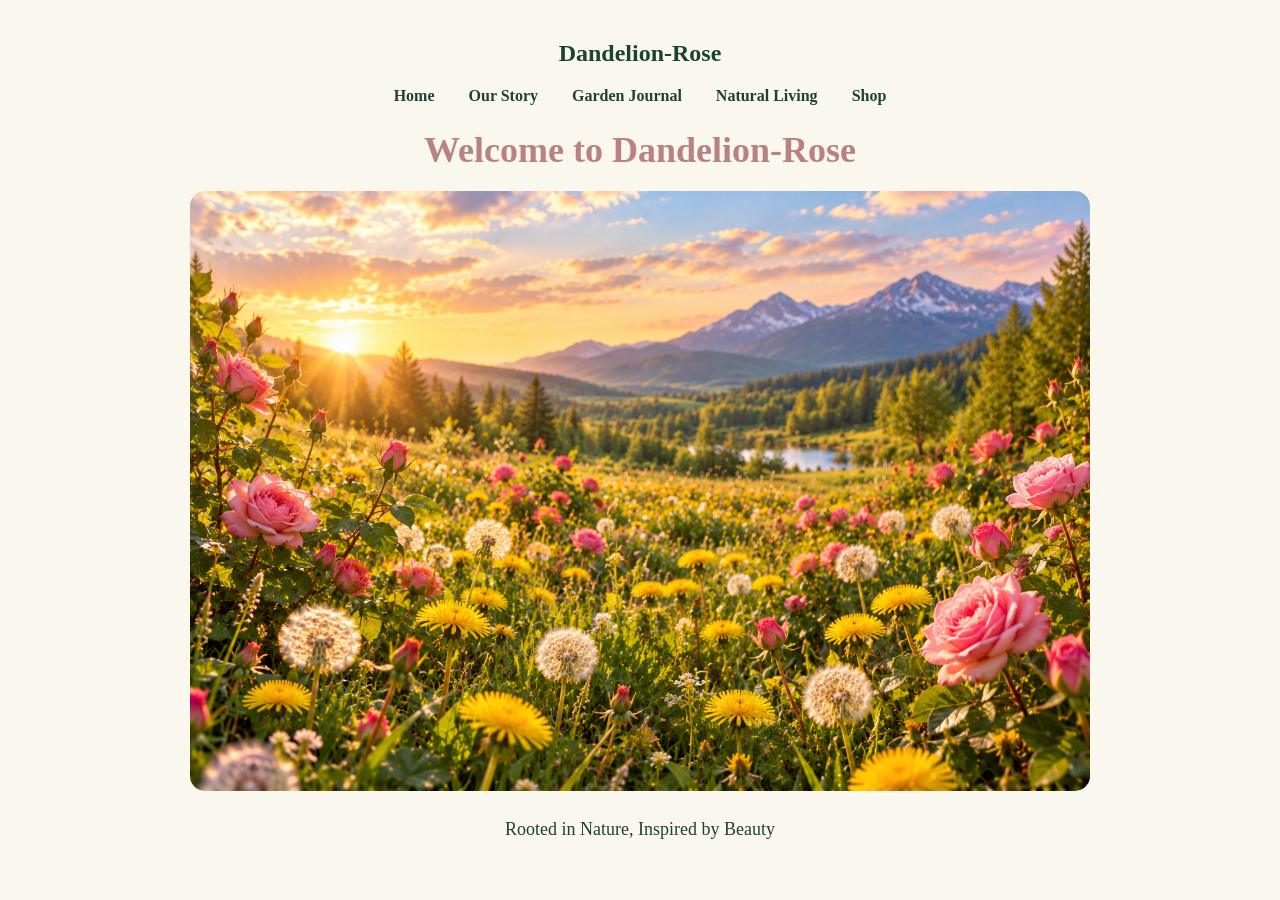
==== index.html @ c15bcf6c "Add files via upload" ====
<!DOCTYPE html>
<html lang="en">

<head>
    <meta charset="UTF-8">
    <meta name="viewport" content="width=device-width, initial-scale=1.0">
    <title> Dandelion-Rose</title>
    <link rel="stylesheet" href="style.css">
</head>

<body>
    <header>
        <h2>Dandelion-Rose</h2>
        <nav>
            <a href="index.html">Home</a>
            <a href="our-story.html">Our Story</a>
            <a href="garden-journal.html">Garden Journal</a>
            <a href="natural-living.html">Natural Living</a>
            <a href="shop.html">Shop</a>
        </nav>
    </header>
    <h1>Welcome to Dandelion-Rose</h1>
    <img src="meadow.png" alt="A beautiful meadow of dandelions and pink roses with mountains in the distance">
    <p>Rooted in Nature, Inspired by Beauty</p>
</body>



</html>
---- style.css ----
body {
    background-color: #FAF7EF;
    color: #1B4332;
    font-family: Georgia, serif;
    text-align: center;
}

h1 {
    color: #B98282;
    font-size: 42px;
}

p {
    font-size: 20px;
}

img {
    width: 90%;
    max-width: 1000px;
    height: auto;
    border-radius: 15px;
}

nav {
    margin: 20px 0;
}

nav a {
    color: #1B4332;
    text-decoration: none;
    margin: 0 15px;
    font-weight: bold;
}

nav a:hover {
    color: #B98282;
}

body {
    max-width: 1000px;
    margin: 0 auto;
    padding: 20px;
}

p {
    line-height: 1.8;
    font-size: 18px;
}

h1 {
    color: #B98282;
    font-size: 36px;
    margin-bottom: 20px;
}

hr {
    border: none;
    border-top: 2px solid #B98282;
    width: 60%;
    margin: 20px auto;
}

article {
    background-color: #FFFDF7;
    padding: 30px;
    margin: 30px auto;
    border-radius: 15px;
    max-width: 800px;
    text-align: left;
}

article h2 {
    color: #B98282;
    font-size: 28px;
    text-align: center;
}

article h3 {
    color: #1B4332;
    font-size: 22px;
    margin-top: 30px;
}

article {
    border: 2px solid #B98282;
}

article img {
    width: 100%;
    max-width: 600px;
    height: auto;
    display: block;
    margin: 20px auto;
    border-radius: 12px;
}
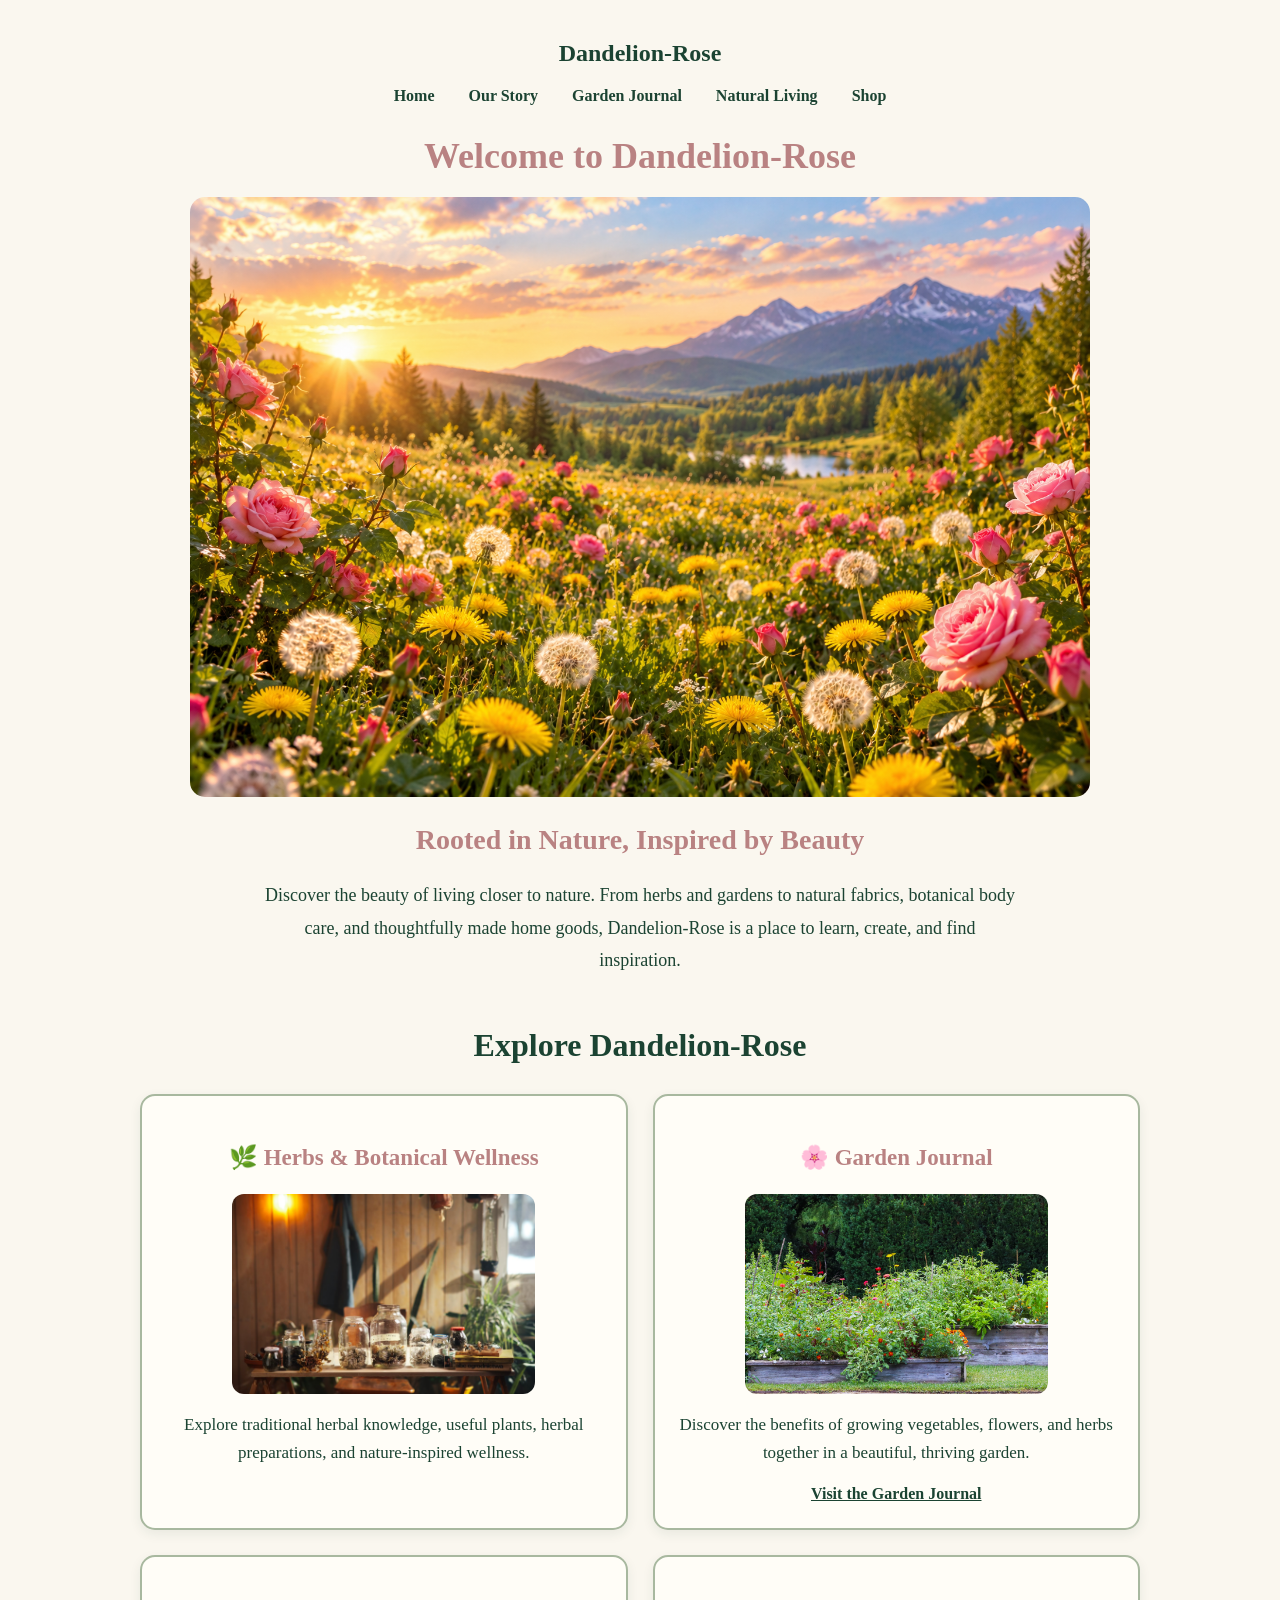
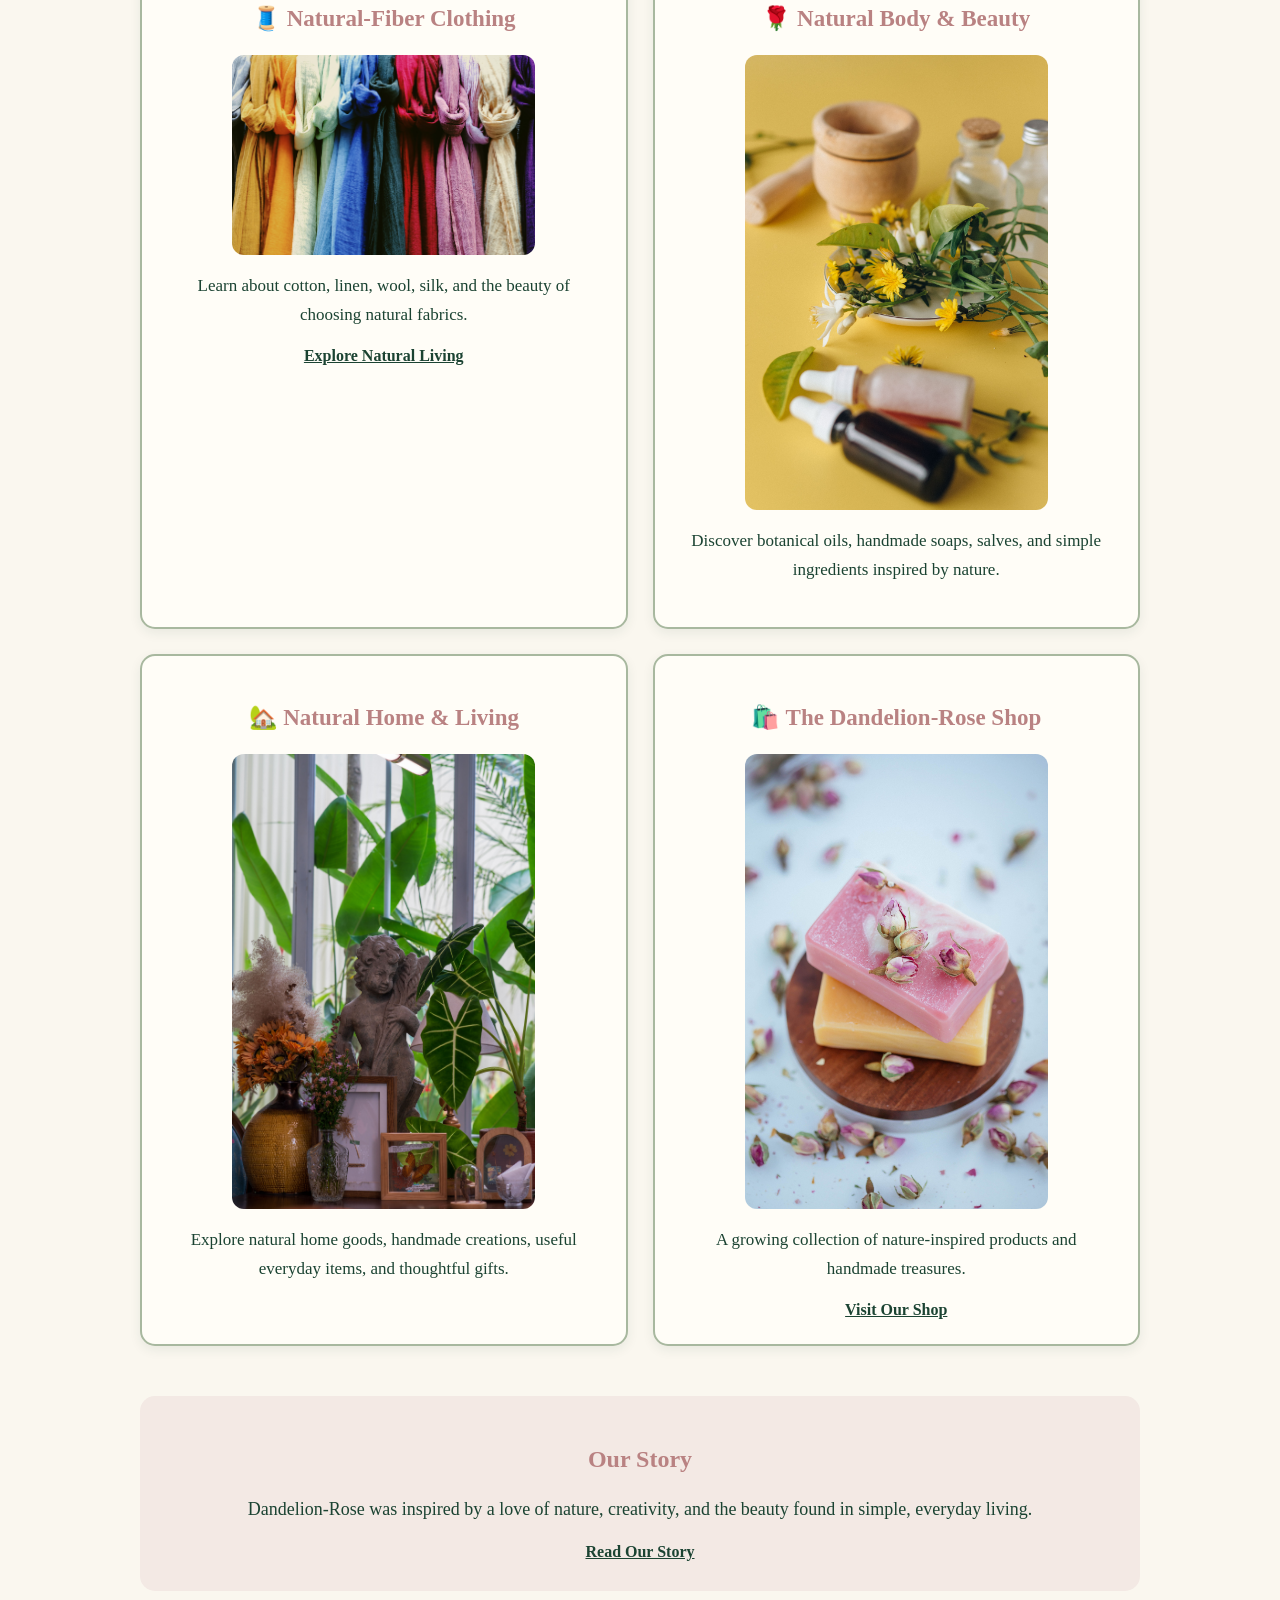
==== commit fe39ddd6: "Add files via upload" ====
--- a/index.html
+++ b/index.html
@@ -4,7 +4,7 @@
 <head>
     <meta charset="UTF-8">
     <meta name="viewport" content="width=device-width, initial-scale=1.0">
-    <title> Dandelion-Rose</title>
+    <title>Dandelion-Rose</title>
     <link rel="stylesheet" href="style.css">
 </head>
 
@@ -19,11 +19,130 @@
             <a href="shop.html">Shop</a>
         </nav>
     </header>
-    <h1>Welcome to Dandelion-Rose</h1>
-    <img src="meadow.png" alt="A beautiful meadow of dandelions and pink roses with mountains in the distance">
-    <p>Rooted in Nature, Inspired by Beauty</p>
-</body>
+
+    <main>
+        <section class="welcome">
+            <h1>Welcome to Dandelion-Rose</h1>
+
+            <img src="meadow.png" alt="A beautiful meadow of dandelions and pink roses with mountains in the distance">
+
+            <h2>Rooted in Nature, Inspired by Beauty</h2>
+
+            <p>
+                Discover the beauty of living closer to nature.
+                From herbs and gardens to natural fabrics,
+                botanical body care, and thoughtfully made
+                home goods, Dandelion-Rose is a place to
+                learn, create, and find inspiration.
+            </p>
+        </section>
+
+        <section class="discover">
+            <h2>Explore Dandelion-Rose</h2>
+
+            <div class="feature-grid">
+
+                <div class="feature-card">
+                    <h3>🌿 Herbs & Botanical Wellness</h3>
+
+                    <img src="herbs.jpg" alt="Beautiful dried herbs and flowers in glass jars">
+
+
+                    <p>
+                        Explore traditional herbal knowledge,
+                        useful plants, herbal preparations,
+                        and nature-inspired wellness.
+                    </p>
+                </div>
+
+                <div class="feature-card">
+                    <h3>🌸 Garden Journal</h3>
+
+                    <img src="garden-box.jpg" alt="A beautiful garden with vegetables and flowers">
+
+                    <p>
+                        Discover the benefits of growing
+                        vegetables, flowers, and herbs together
+                        in a beautiful, thriving garden.
+                    </p>
+                    <a href="garden-journal.html">Visit the Garden Journal</a>
+
+                </div>
+
+                <div class="feature-card">
+                    <h3>🧵 Natural-Fiber Clothing</h3>
 
 
 
+                    <img src="linen-knots.jpg" alt="Beautiful natural linen fabric">
+
+                    <p>
+                        Learn about cotton, linen, wool,
+                        silk, and the beauty of choosing
+                        natural fabrics.
+                    </p>
+                    <a href="natural-living.html">Explore Natural Living</a>
+                </div>
+
+                <div class="feature-card">
+                    <h3>🌹 Natural Body & Beauty</h3>
+
+
+                    <img src="skin-care.jpg" alt="Natural botanical skincare products"
+                        style="width: 70%; height: auto;">
+
+
+
+
+                    <p>
+                        Discover botanical oils, handmade
+                        soaps, salves, and simple ingredients
+                        inspired by nature.
+                    </p>
+                </div>
+
+                <div class="feature-card">
+                    <h3>🏡 Natural Home & Living</h3>
+
+
+                    <img src="indoor-plants.jpg" alt="Beautiful indoor plants in a natural home"
+                        style="width: 70%; height: auto;">
+
+                    <p>
+                        Explore natural home goods, handmade
+                        creations, useful everyday items,
+                        and thoughtful gifts.
+                    </p>
+                </div>
+
+                <div class="feature-card">
+                    <h3>🛍️ The Dandelion-Rose Shop</h3>
+
+
+                    <img src="natural-choices.jpg" alt="Beautiful nature-inspired products and gifts"
+                        style="width: 70%; height: auto;">
+
+                    <p>
+                        A growing collection of nature-inspired
+                        products and handmade treasures.
+                    </p>
+                    <a href="shop.html">Visit Our Shop</a>
+                </div>
+
+            </div>
+        </section>
+
+        <section class="our-story-preview">
+            <h2>Our Story</h2>
+            <p>
+                Dandelion-Rose was inspired by a love of
+                nature, creativity, and the beauty found
+                in simple, everyday living.
+            </p>
+            <a href="our-story.html">Read Our Story</a>
+        </section>
+    </main>
+
+</body>
+
 </html>
--- a/style.css
+++ b/style.css
@@ -92,4 +92,116 @@
     display: block;
     margin: 20px auto;
     border-radius: 12px;
+}
+
+
+/* Dandelion-Rose Homepage */
+
+.welcome {
+    margin: 30px auto 50px;
+}
+
+.welcome h2 {
+    color: #B98282;
+    font-size: 28px;
+}
+
+.welcome p {
+    max-width: 750px;
+    margin: 20px auto;
+}
+
+.discover {
+    margin: 50px auto;
+}
+
+.discover h2 {
+    color: #1B4332;
+    font-size: 32px;
+    margin-bottom: 30px;
+}
+
+/* Botanical feature cards */
+
+.feature-grid {
+    display: grid;
+    grid-template-columns: repeat(2, 1fr);
+    gap: 25px;
+}
+
+.feature-card {
+    background-color: #FFFDF7;
+    border: 2px solid #A8B89F;
+    border-radius: 15px;
+    padding: 25px;
+    box-shadow: 0 4px 12px rgba(27, 67, 50, 0.08);
+}
+
+.feature-card h3 {
+    color: #B98282;
+    font-size: 23px;
+}
+
+.feature-card p {
+    color: #1B4332;
+    font-size: 17px;
+    line-height: 1.7;
+}
+
+.feature-card a,
+.our-story-preview a {
+    color: #1B4332;
+    font-weight: bold;
+}
+
+.feature-card a:hover,
+.our-story-preview a:hover {
+    color: #B98282;
+}
+
+/* Our Story preview */
+
+.our-story-preview {
+    background-color: #F3E9E4;
+    border-radius: 15px;
+    padding: 30px;
+    margin: 50px auto;
+}
+
+.our-story-preview h2 {
+    color: #B98282;
+}
+
+/* Smaller screens */
+
+@media (max-width: 650px) {
+    .feature-grid {
+        grid-template-columns: 1fr;
+    }
+}
+
+
+/* Make homepage card photographs uniform */
+.feature-card img {
+    width: 70%;
+    height: 200px;
+    object-fit: cover;
+    border-radius: 12px;
+    display: block;
+    margin: 15px auto;
+}
+
+
+/* Our Story Page */
+.story-content {
+    background-color: #FFFDF7;
+    border: 2px solid #A8B89F;
+    border-radius: 15px;
+    padding: 35px;
+    margin: 30px auto;
+    max-width: 800px;
+}
+
+.story-content p {
+    line-height: 1.9;
 }
